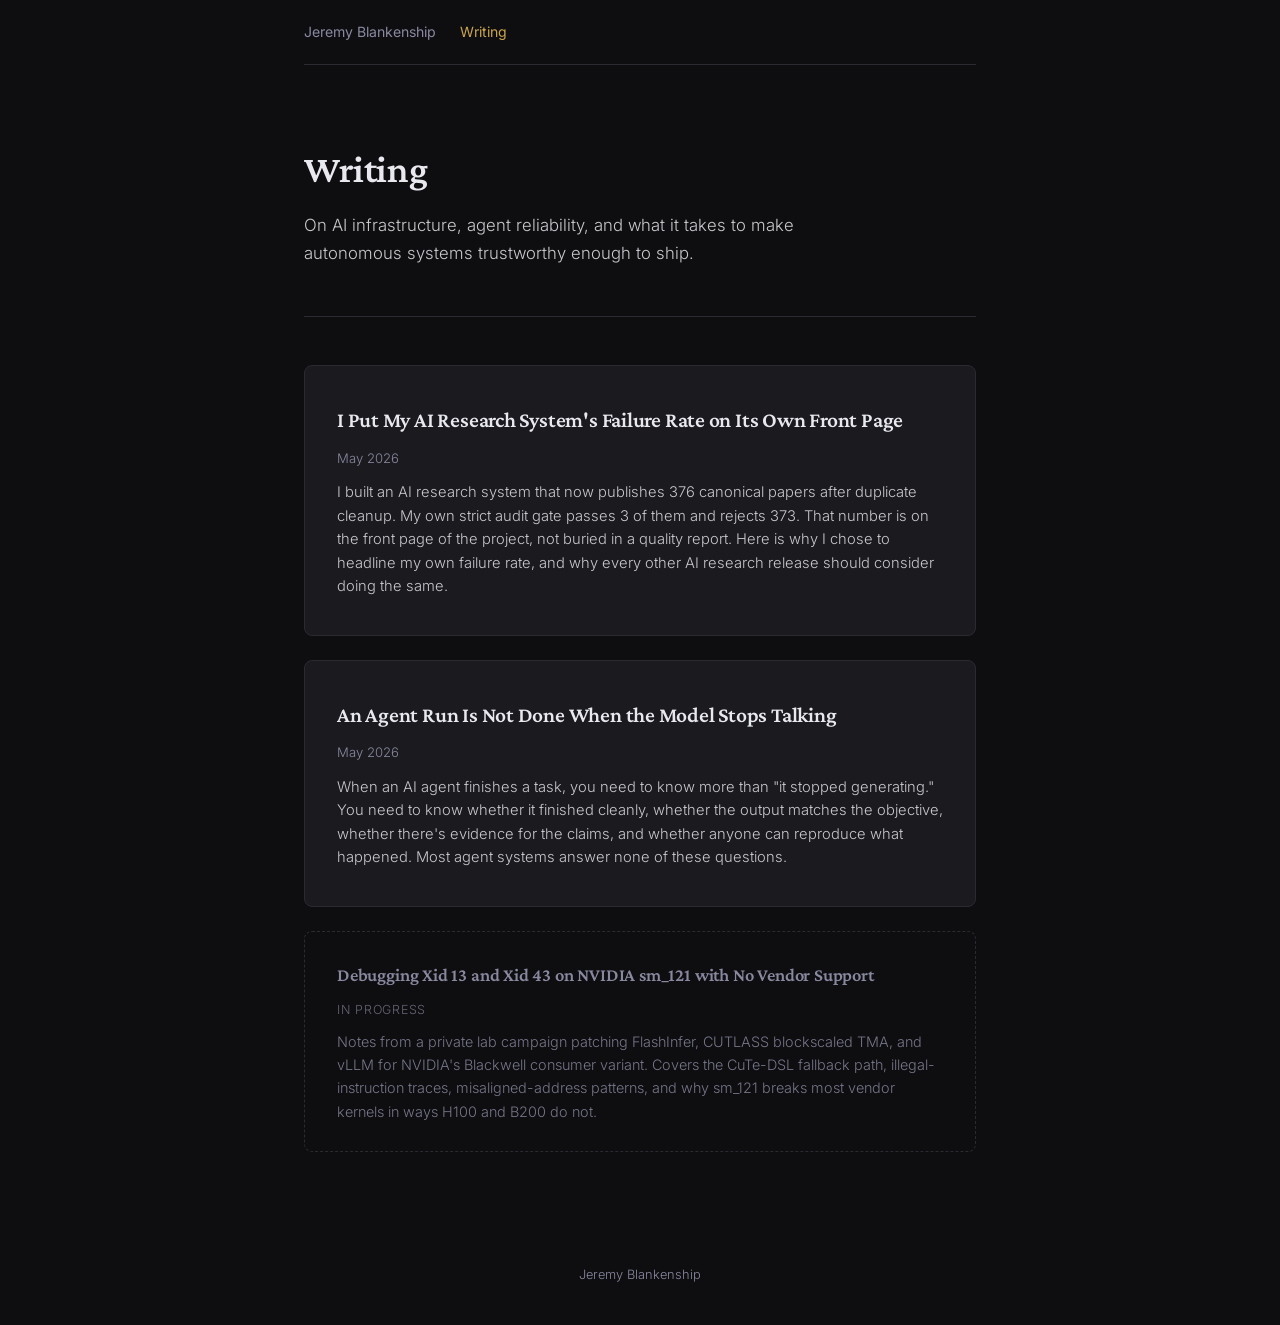
==== writing/index.html @ a6b2df3c "Reconcile personal-site audit framing with canonical count The personal site, writing index, and pub" ====
<!DOCTYPE html>
<html lang="en">
<head>
    <meta charset="UTF-8">
    <meta name="viewport" content="width=device-width, initial-scale=1.0">
    <title>Writing — Jeremy Blankenship</title>
    <meta name="description" content="Technical writing on AI infrastructure, agent reliability, and production systems by Jeremy Blankenship.">
    <style>
        @import url('https://fonts.googleapis.com/css2?family=Crimson+Pro:ital,wght@0,300;0,400;0,600;0,700;1,300;1,400&family=Inter:wght@300;400;500&display=swap');

        :root {
            --bg: #0e0e10;
            --bg-raised: #16161a;
            --bg-card: #1a1a1f;
            --border: #2a2a30;
            --text: #c8c8cd;
            --text-dim: #8888a0;
            --text-bright: #e8e8ef;
            --accent: #c9a44c;
            --accent-dim: #a0843a;
            --accent-glow: rgba(201, 164, 76, 0.08);
        }

        * {
            margin: 0;
            padding: 0;
            box-sizing: border-box;
        }

        body {
            background: var(--bg);
            color: var(--text);
            font-family: 'Inter', -apple-system, sans-serif;
            font-weight: 300;
            line-height: 1.7;
            font-size: 16px;
            -webkit-font-smoothing: antialiased;
        }

        .container {
            max-width: 720px;
            margin: 0 auto;
            padding: 0 24px;
        }

        /* Nav */
        nav {
            padding: 20px 0;
            border-bottom: 1px solid var(--border);
            display: flex;
            align-items: center;
            gap: 24px;
        }

        nav a {
            color: var(--text-dim);
            text-decoration: none;
            font-size: 0.88rem;
            font-weight: 400;
            transition: color 0.2s;
        }

        nav a:hover {
            color: var(--text-bright);
        }

        nav a.active {
            color: var(--accent);
        }

        /* Page header */
        .page-header {
            padding: 80px 0 48px;
            border-bottom: 1px solid var(--border);
        }

        .page-header h1 {
            font-family: 'Crimson Pro', serif;
            font-weight: 600;
            font-size: 2.4rem;
            color: var(--text-bright);
            line-height: 1.3;
            margin-bottom: 16px;
            letter-spacing: -0.01em;
        }

        .page-header .subtitle {
            font-size: 1.05rem;
            color: var(--text);
            max-width: 580px;
        }

        /* Article list */
        .article-list {
            padding: 48px 0;
        }

        .article-entry {
            background: var(--bg-card);
            border: 1px solid var(--border);
            border-radius: 8px;
            padding: 36px 32px;
            margin-bottom: 24px;
            transition: border-color 0.2s ease;
            display: block;
            text-decoration: none;
        }

        .article-entry:hover {
            border-color: var(--accent-dim);
        }

        .article-entry h2 {
            font-family: 'Crimson Pro', serif;
            font-weight: 600;
            font-size: 1.35rem;
            color: var(--text-bright);
            margin-bottom: 8px;
            letter-spacing: -0.01em;
        }

        .article-entry .meta {
            color: var(--text-dim);
            font-size: 0.82rem;
            margin-bottom: 12px;
        }

        .article-entry .excerpt {
            color: var(--text);
            font-size: 0.92rem;
            line-height: 1.6;
        }

        .article-stub {
            background: transparent;
            border: 1px dashed var(--border);
            border-radius: 8px;
            padding: 28px 32px;
            margin-bottom: 24px;
            display: block;
        }

        .article-stub h2 {
            font-family: 'Crimson Pro', serif;
            font-weight: 600;
            font-size: 1.15rem;
            color: var(--text-dim);
            margin-bottom: 8px;
            letter-spacing: -0.01em;
        }

        .article-stub .meta {
            color: var(--text-dim);
            font-size: 0.78rem;
            margin-bottom: 10px;
            text-transform: uppercase;
            letter-spacing: 0.06em;
            opacity: 0.7;
        }

        .article-stub .excerpt {
            color: var(--text-dim);
            font-size: 0.9rem;
            line-height: 1.6;
            opacity: 0.85;
        }

        /* Article page styles */
        .article-header {
            padding: 80px 0 40px;
            border-bottom: 1px solid var(--border);
        }

        .article-header h1 {
            font-family: 'Crimson Pro', serif;
            font-weight: 600;
            font-size: 2.2rem;
            color: var(--text-bright);
            line-height: 1.3;
            margin-bottom: 16px;
            letter-spacing: -0.01em;
        }

        .article-header .meta {
            color: var(--text-dim);
            font-size: 0.85rem;
            margin-bottom: 0;
        }

        .article-body {
            padding: 48px 0 64px;
        }

        .article-body h2 {
            font-family: 'Crimson Pro', serif;
            font-weight: 600;
            font-size: 1.5rem;
            color: var(--accent);
            margin-bottom: 20px;
            margin-top: 48px;
            letter-spacing: 0.01em;
        }

        .article-body h2:first-child {
            margin-top: 0;
        }

        .article-body p {
            margin-bottom: 20px;
            color: var(--text);
        }

        .article-body blockquote {
            border-left: 2px solid var(--accent);
            padding-left: 20px;
            margin: 28px 0;
        }

        .article-body blockquote p {
            color: var(--text-dim);
            font-style: italic;
            font-size: 0.95rem;
        }

        .article-body ul {
            margin-bottom: 20px;
            padding-left: 24px;
        }

        .article-body li {
            margin-bottom: 10px;
            color: var(--text);
        }

        .article-body strong {
            font-weight: 500;
            color: var(--text-bright);
        }

        /* Back link */
        .back {
            display: inline-block;
            margin-top: 32px;
            padding-top: 24px;
            border-top: 1px solid var(--border);
            width: 100%;
        }

        .back a {
            color: var(--accent);
            text-decoration: none;
            font-size: 0.88rem;
            transition: color 0.2s;
        }

        .back a:hover {
            color: var(--text-bright);
        }

        .back a::before {
            content: '\2190  ';
        }

        /* Footer */
        footer {
            padding: 40px 0;
            text-align: center;
            color: var(--text-dim);
            font-size: 0.8rem;
        }

        /* Mobile */
        @media (max-width: 600px) {
            .page-header, .article-header {
                padding: 48px 0 32px;
            }

            .page-header h1, .article-header h1 {
                font-size: 1.7rem;
            }

            .article-entry {
                padding: 24px 20px;
            }

            .article-body h2 {
                font-size: 1.3rem;
            }
        }
    </style>
</head>
<body>
    <div class="container">
        <nav>
            <a href="/">Jeremy Blankenship</a>
            <a href="/writing" class="active">Writing</a>
        </nav>

        <div class="page-header">
            <h1>Writing</h1>
            <p class="subtitle">On AI infrastructure, agent reliability, and what it takes to make autonomous systems trustworthy enough to ship.</p>
        </div>

        <div class="article-list">
            <a class="article-entry" href="/writing/ai-research-failure-rate">
                <h2>I Put My AI Research System's Failure Rate on Its Own Front Page</h2>
                <div class="meta">May 2026</div>
                <p class="excerpt">I built an AI research system that now publishes 376 canonical papers after duplicate cleanup. My own strict audit gate passes 3 of them and rejects 373. That number is on the front page of the project, not buried in a quality report. Here is why I chose to headline my own failure rate, and why every other AI research release should consider doing the same.</p>
            </a>

            <a class="article-entry" href="/writing/agent-run-not-done">
                <h2>An Agent Run Is Not Done When the Model Stops Talking</h2>
                <div class="meta">May 2026</div>
                <p class="excerpt">When an AI agent finishes a task, you need to know more than "it stopped generating." You need to know whether it finished cleanly, whether the output matches the objective, whether there's evidence for the claims, and whether anyone can reproduce what happened. Most agent systems answer none of these questions.</p>
            </a>

            <div class="article-stub">
                <h2>Debugging Xid 13 and Xid 43 on NVIDIA sm_121 with No Vendor Support</h2>
                <div class="meta">In progress</div>
                <p class="excerpt">Notes from a private lab campaign patching FlashInfer, CUTLASS blockscaled TMA, and vLLM for NVIDIA's Blackwell consumer variant. Covers the CuTe-DSL fallback path, illegal-instruction traces, misaligned-address patterns, and why sm_121 breaks most vendor kernels in ways H100 and B200 do not.</p>

            </div>
        </div>

        <footer>
            Jeremy Blankenship
        </footer>
    </div>
</body>
</html>
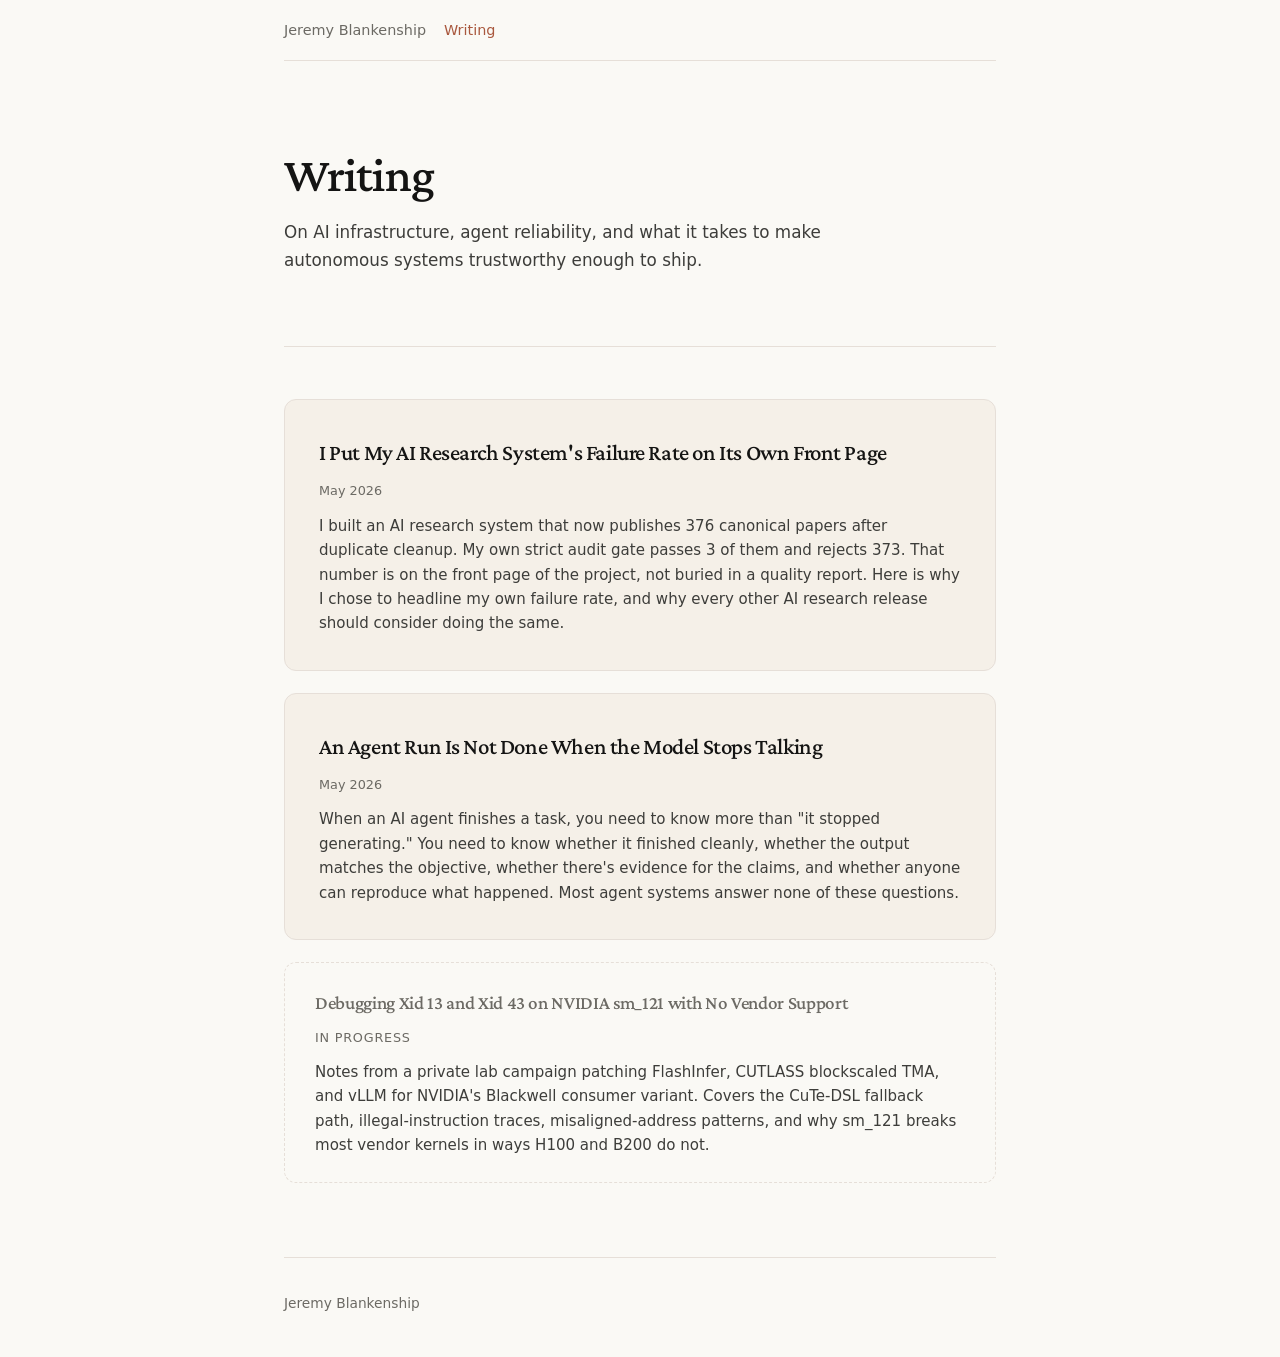
==== commit 642ca259: "Unify the personal site around the warm editorial brand The personal site and writing pages duplicat" ====
--- a/writing/index.html
+++ b/writing/index.html
@@ -5,289 +5,7 @@
     <meta name="viewport" content="width=device-width, initial-scale=1.0">
     <title>Writing — Jeremy Blankenship</title>
     <meta name="description" content="Technical writing on AI infrastructure, agent reliability, and production systems by Jeremy Blankenship.">
-    <style>
-        @import url('https://fonts.googleapis.com/css2?family=Crimson+Pro:ital,wght@0,300;0,400;0,600;0,700;1,300;1,400&family=Inter:wght@300;400;500&display=swap');
-
-        :root {
-            --bg: #0e0e10;
-            --bg-raised: #16161a;
-            --bg-card: #1a1a1f;
-            --border: #2a2a30;
-            --text: #c8c8cd;
-            --text-dim: #8888a0;
-            --text-bright: #e8e8ef;
-            --accent: #c9a44c;
-            --accent-dim: #a0843a;
-            --accent-glow: rgba(201, 164, 76, 0.08);
-        }
-
-        * {
-            margin: 0;
-            padding: 0;
-            box-sizing: border-box;
-        }
-
-        body {
-            background: var(--bg);
-            color: var(--text);
-            font-family: 'Inter', -apple-system, sans-serif;
-            font-weight: 300;
-            line-height: 1.7;
-            font-size: 16px;
-            -webkit-font-smoothing: antialiased;
-        }
-
-        .container {
-            max-width: 720px;
-            margin: 0 auto;
-            padding: 0 24px;
-        }
-
-        /* Nav */
-        nav {
-            padding: 20px 0;
-            border-bottom: 1px solid var(--border);
-            display: flex;
-            align-items: center;
-            gap: 24px;
-        }
-
-        nav a {
-            color: var(--text-dim);
-            text-decoration: none;
-            font-size: 0.88rem;
-            font-weight: 400;
-            transition: color 0.2s;
-        }
-
-        nav a:hover {
-            color: var(--text-bright);
-        }
-
-        nav a.active {
-            color: var(--accent);
-        }
-
-        /* Page header */
-        .page-header {
-            padding: 80px 0 48px;
-            border-bottom: 1px solid var(--border);
-        }
-
-        .page-header h1 {
-            font-family: 'Crimson Pro', serif;
-            font-weight: 600;
-            font-size: 2.4rem;
-            color: var(--text-bright);
-            line-height: 1.3;
-            margin-bottom: 16px;
-            letter-spacing: -0.01em;
-        }
-
-        .page-header .subtitle {
-            font-size: 1.05rem;
-            color: var(--text);
-            max-width: 580px;
-        }
-
-        /* Article list */
-        .article-list {
-            padding: 48px 0;
-        }
-
-        .article-entry {
-            background: var(--bg-card);
-            border: 1px solid var(--border);
-            border-radius: 8px;
-            padding: 36px 32px;
-            margin-bottom: 24px;
-            transition: border-color 0.2s ease;
-            display: block;
-            text-decoration: none;
-        }
-
-        .article-entry:hover {
-            border-color: var(--accent-dim);
-        }
-
-        .article-entry h2 {
-            font-family: 'Crimson Pro', serif;
-            font-weight: 600;
-            font-size: 1.35rem;
-            color: var(--text-bright);
-            margin-bottom: 8px;
-            letter-spacing: -0.01em;
-        }
-
-        .article-entry .meta {
-            color: var(--text-dim);
-            font-size: 0.82rem;
-            margin-bottom: 12px;
-        }
-
-        .article-entry .excerpt {
-            color: var(--text);
-            font-size: 0.92rem;
-            line-height: 1.6;
-        }
-
-        .article-stub {
-            background: transparent;
-            border: 1px dashed var(--border);
-            border-radius: 8px;
-            padding: 28px 32px;
-            margin-bottom: 24px;
-            display: block;
-        }
-
-        .article-stub h2 {
-            font-family: 'Crimson Pro', serif;
-            font-weight: 600;
-            font-size: 1.15rem;
-            color: var(--text-dim);
-            margin-bottom: 8px;
-            letter-spacing: -0.01em;
-        }
-
-        .article-stub .meta {
-            color: var(--text-dim);
-            font-size: 0.78rem;
-            margin-bottom: 10px;
-            text-transform: uppercase;
-            letter-spacing: 0.06em;
-            opacity: 0.7;
-        }
-
-        .article-stub .excerpt {
-            color: var(--text-dim);
-            font-size: 0.9rem;
-            line-height: 1.6;
-            opacity: 0.85;
-        }
-
-        /* Article page styles */
-        .article-header {
-            padding: 80px 0 40px;
-            border-bottom: 1px solid var(--border);
-        }
-
-        .article-header h1 {
-            font-family: 'Crimson Pro', serif;
-            font-weight: 600;
-            font-size: 2.2rem;
-            color: var(--text-bright);
-            line-height: 1.3;
-            margin-bottom: 16px;
-            letter-spacing: -0.01em;
-        }
-
-        .article-header .meta {
-            color: var(--text-dim);
-            font-size: 0.85rem;
-            margin-bottom: 0;
-        }
-
-        .article-body {
-            padding: 48px 0 64px;
-        }
-
-        .article-body h2 {
-            font-family: 'Crimson Pro', serif;
-            font-weight: 600;
-            font-size: 1.5rem;
-            color: var(--accent);
-            margin-bottom: 20px;
-            margin-top: 48px;
-            letter-spacing: 0.01em;
-        }
-
-        .article-body h2:first-child {
-            margin-top: 0;
-        }
-
-        .article-body p {
-            margin-bottom: 20px;
-            color: var(--text);
-        }
-
-        .article-body blockquote {
-            border-left: 2px solid var(--accent);
-            padding-left: 20px;
-            margin: 28px 0;
-        }
-
-        .article-body blockquote p {
-            color: var(--text-dim);
-            font-style: italic;
-            font-size: 0.95rem;
-        }
-
-        .article-body ul {
-            margin-bottom: 20px;
-            padding-left: 24px;
-        }
-
-        .article-body li {
-            margin-bottom: 10px;
-            color: var(--text);
-        }
-
-        .article-body strong {
-            font-weight: 500;
-            color: var(--text-bright);
-        }
-
-        /* Back link */
-        .back {
-            display: inline-block;
-            margin-top: 32px;
-            padding-top: 24px;
-            border-top: 1px solid var(--border);
-            width: 100%;
-        }
-
-        .back a {
-            color: var(--accent);
-            text-decoration: none;
-            font-size: 0.88rem;
-            transition: color 0.2s;
-        }
-
-        .back a:hover {
-            color: var(--text-bright);
-        }
-
-        .back a::before {
-            content: '\2190  ';
-        }
-
-        /* Footer */
-        footer {
-            padding: 40px 0;
-            text-align: center;
-            color: var(--text-dim);
-            font-size: 0.8rem;
-        }
-
-        /* Mobile */
-        @media (max-width: 600px) {
-            .page-header, .article-header {
-                padding: 48px 0 32px;
-            }
-
-            .page-header h1, .article-header h1 {
-                font-size: 1.7rem;
-            }
-
-            .article-entry {
-                padding: 24px 20px;
-            }
-
-            .article-body h2 {
-                font-size: 1.3rem;
-            }
-        }
-    </style>
+    <link rel="stylesheet" href="../styles.css">
 </head>
 <body>
     <div class="container">
--- a/styles.css
+++ b/styles.css
@@ -0,0 +1,93 @@
+@import url('https://fonts.googleapis.com/css2?family=Crimson+Pro:wght@400;520;600;700&family=JetBrains+Mono:wght@400;500&display=swap');
+
+:root {
+  color-scheme: light;
+  --canvas: #faf9f5;
+  --surface: #f5f0e8;
+  --card: #efe9de;
+  --ink: #141413;
+  --body: #3d3d3a;
+  --muted: #6c6a64;
+  --hairline: #e6dfd8;
+  --hairline-strong: #d8cec0;
+  --primary: #cc785c;
+  --primary-active: #a9583e;
+  --dark: #181715;
+  --on-dark: #faf9f5;
+}
+* { margin: 0; padding: 0; box-sizing: border-box; }
+html { scroll-behavior: smooth; }
+body { background: var(--canvas); color: var(--body); font-family: Aptos, Avenir Next, Segoe UI, ui-sans-serif, system-ui, -apple-system, sans-serif; font-weight: 400; line-height: 1.68; font-size: 16px; -webkit-font-smoothing: antialiased; overflow-x: hidden; }
+a { color: var(--primary-active); text-decoration: none; }
+a:hover { text-decoration: underline; text-underline-offset: .22em; }
+.container { max-width: 760px; margin: 0 auto; padding: 0 24px; }
+nav { padding: 18px 0; border-bottom: 1px solid var(--hairline); display: flex; align-items: center; gap: 18px; flex-wrap: wrap; }
+nav a { color: var(--muted); text-decoration: none; font-size: .9rem; font-weight: 500; }
+nav a:hover { color: var(--ink); text-decoration: none; }
+nav a.active { color: var(--primary-active); }
+.hero, .page-header, .article-header { padding: clamp(52px, 8vw, 86px) 0 clamp(36px, 6vw, 56px); border-bottom: 1px solid var(--hairline); }
+.hero h1, .page-header h1, .article-header h1, h2, .project h3, .lab-item h3, .article-entry h2, .article-stub h2 { font-family: 'Crimson Pro', Tiempos Headline, Georgia, serif; color: var(--ink); font-weight: 520; letter-spacing: -.018em; text-wrap: balance; }
+.hero h1 { font-size: clamp(2.25rem, 5vw, 3.3rem); line-height: 1.12; margin-bottom: 22px; }
+.hero h1 .accent, .accent { color: var(--primary-active); }
+.hero .bridge, .page-header .subtitle { font-size: 1.05rem; color: var(--body); max-width: 620px; margin-bottom: 16px; }
+.hero .location, .meta { font-size: .86rem; color: var(--muted); }
+section { padding: clamp(44px, 7vw, 66px) 0; border-bottom: 1px solid var(--hairline); }
+section:last-of-type { border-bottom: none; }
+h2 { font-size: clamp(1.45rem, 3vw, 1.85rem); color: var(--primary-active); margin-bottom: 28px; }
+.project, .lab-item, .article-entry, .article-stub, .numbers .num { background: var(--surface); border: 1px solid var(--hairline); border-radius: 12px; transition: border-color .18s ease, transform .18s ease; }
+.project:hover, .lab-item:hover, .article-entry:hover { border-color: rgba(204,120,92,.45); transform: translateY(-1px); }
+.project { padding: clamp(24px, 4vw, 36px); margin-bottom: 22px; }
+.project h3, .article-entry h2 { font-size: 1.42rem; margin-bottom: 8px; }
+.project .tagline, .lab-item .tagline, .focus-label { color: var(--primary-active); font-size: .9rem; font-weight: 600; margin-bottom: 14px; display: block; }
+.project p, .lab-item p, p, li { color: var(--body); }
+.project p { margin-bottom: 16px; }
+.project .insight, blockquote { border-left: 2px solid var(--primary); padding-left: 16px; margin: 20px 0; color: var(--muted); font-style: italic; font-size: .96rem; }
+.component-grid { display: grid; grid-template-columns: 1fr; gap: 1px; margin: 20px 0; border: 1px solid var(--hairline); border-radius: 9px; overflow: hidden; background: var(--hairline); }
+.component-row { display: grid; grid-template-columns: 160px 1fr; background: var(--canvas); }
+.component-name { padding: 10px 14px; font-size: .82rem; font-weight: 700; color: var(--primary-active); border-right: 1px solid var(--hairline); white-space: nowrap; }
+.component-desc { padding: 10px 14px; font-size: .84rem; color: var(--muted); }
+.project-links, .contact-links { margin-top: 20px; display: flex; flex-wrap: wrap; gap: 14px; }
+.project-links a, .contact-links a, .back a { color: var(--primary-active); font-size: .9rem; font-weight: 600; }
+.project-links a::after { content: ' →'; }
+.lab-grid { display: grid; grid-template-columns: 1fr; gap: 16px; }
+.lab-item { padding: 22px 26px; }
+.lab-item h3 { font-size: 1.16rem; margin-bottom: 4px; }
+.lab-item p, .article-entry .excerpt, .article-stub .excerpt { font-size: .94rem; color: var(--body); line-height: 1.62; }
+.lab-item .detail, .focus-desc, .disclaimer { color: var(--muted); font-size: .9rem; }
+.focus-grid, .experience-list { display: grid; gap: 14px; }
+.focus-item { border-top: 1px solid var(--hairline); padding-top: 14px; }
+footer { padding: 34px 0 42px; color: var(--muted); font-size: .86rem; border-top: 1px solid var(--hairline); }
+.page-header h1, .article-header h1 { font-size: clamp(2.05rem, 5vw, 3.05rem); line-height: 1.12; margin-bottom: 16px; }
+.article-list { padding: clamp(36px, 6vw, 52px) 0; }
+.article-entry { padding: clamp(24px, 4vw, 34px); margin-bottom: 22px; display: block; color: inherit; }
+.article-entry:hover { text-decoration: none; }
+.article-entry .meta, .article-stub .meta { color: var(--muted); font-size: .8rem; margin-bottom: 12px; }
+.article-stub { padding: 24px 30px; margin-bottom: 22px; border-style: dashed; background: transparent; }
+.article-stub h2 { font-size: 1.18rem; color: var(--muted); margin-bottom: 8px; }
+.article-stub .meta { text-transform: uppercase; letter-spacing: .06em; }
+.article-body { padding: clamp(36px, 6vw, 52px) 0 clamp(54px, 8vw, 72px); }
+.article-body h1 { display: none; }
+.article-body h2 { margin-top: 46px; margin-bottom: 18px; }
+.article-body h2:first-child { margin-top: 0; }
+.article-body p { margin-bottom: 20px; }
+.article-body ul { margin-bottom: 20px; padding-left: 24px; }
+.article-body li { margin-bottom: 10px; }
+.article-body strong { font-weight: 700; color: var(--ink); }
+.article-body code { font-family: 'JetBrains Mono', ui-monospace, monospace; font-size: .88em; color: var(--ink); background: var(--surface); padding: 2px 6px; border-radius: 4px; border: 1px solid var(--hairline); }
+.article-body pre { background: var(--dark); color: var(--on-dark); border: 1px solid #2a2824; border-radius: 10px; padding: 18px; overflow-x: auto; margin: 24px 0; }
+.article-body pre code { background: transparent; border: 0; color: var(--on-dark); padding: 0; }
+.numbers { display: grid; grid-template-columns: repeat(3, minmax(0, 1fr)); gap: 14px; margin: 24px 0 30px; }
+.num { padding: 18px; }
+.value { display: block; color: var(--ink); font-family: 'JetBrains Mono', ui-monospace, monospace; font-size: clamp(1.5rem, 4vw, 2rem); font-weight: 500; letter-spacing: -.05em; }
+.label { display: block; color: var(--muted); font-size: .82rem; line-height: 1.35; margin-top: 6px; }
+.back { padding: 0 0 36px; }
+@media (max-width: 620px) {
+  .container { padding: 0 20px; }
+  nav { gap: 14px; }
+  .hero, .page-header, .article-header { padding-top: 42px; }
+  .hero h1, .page-header h1, .article-header h1 { font-size: clamp(2rem, 10vw, 2.55rem); }
+  .component-row { grid-template-columns: 1fr; }
+  .component-name { border-right: 0; border-bottom: 1px solid var(--hairline); }
+  .numbers { grid-template-columns: 1fr; }
+  .project-links, .contact-links { display: grid; grid-template-columns: 1fr; }
+}
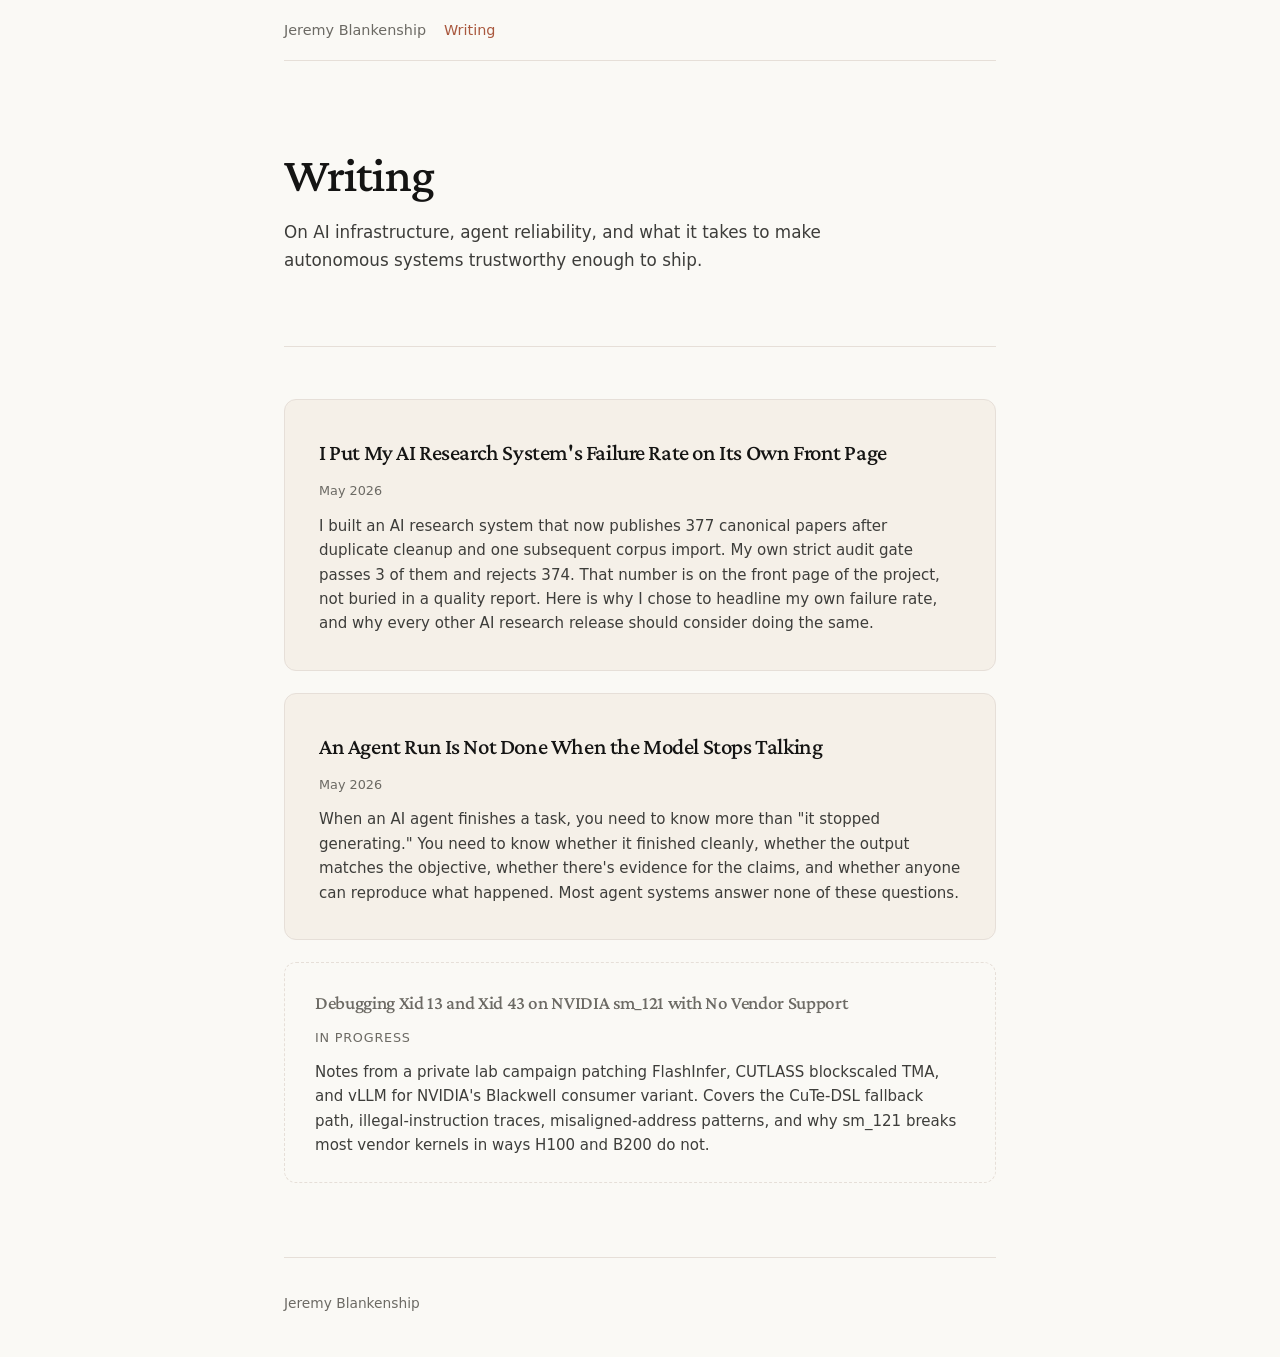
==== commit 63f265a8: "Refresh personal site Enoch counts Update the landing page, writing index, and audit essay for the 3" ====
--- a/writing/index.html
+++ b/writing/index.html
@@ -23,7 +23,7 @@
             <a class="article-entry" href="/writing/ai-research-failure-rate">
                 <h2>I Put My AI Research System's Failure Rate on Its Own Front Page</h2>
                 <div class="meta">May 2026</div>
-                <p class="excerpt">I built an AI research system that now publishes 376 canonical papers after duplicate cleanup. My own strict audit gate passes 3 of them and rejects 373. That number is on the front page of the project, not buried in a quality report. Here is why I chose to headline my own failure rate, and why every other AI research release should consider doing the same.</p>
+                <p class="excerpt">I built an AI research system that now publishes 377 canonical papers after duplicate cleanup and one subsequent corpus import. My own strict audit gate passes 3 of them and rejects 374. That number is on the front page of the project, not buried in a quality report. Here is why I chose to headline my own failure rate, and why every other AI research release should consider doing the same.</p>
             </a>
 
             <a class="article-entry" href="/writing/agent-run-not-done">
--- a/styles.css
+++ b/styles.css
@@ -91,3 +91,28 @@
   .numbers { grid-template-columns: 1fr; }
   .project-links, .contact-links { display: grid; grid-template-columns: 1fr; }
 }
+
+@media (prefers-color-scheme: dark) {
+  :root {
+    color-scheme: dark;
+    --canvas: #181715;
+    --surface: #252320;
+    --card: #1f1e1b;
+    --ink: #faf9f5;
+    --body: #ddd6cb;
+    --muted: #a09d96;
+    --hairline: rgba(250, 249, 245, .14);
+    --hairline-strong: rgba(250, 249, 245, .22);
+    --primary: #d88468;
+    --primary-active: #f2b29a;
+    --dark: #100f0e;
+    --on-dark: #faf9f5;
+  }
+  body { background: radial-gradient(circle at 16% 0%, rgba(216,132,104,.16), transparent 28rem), linear-gradient(180deg, #1d1b18, var(--canvas) 56%, #141311); }
+  .project, .lab-item, .article-entry, .article-stub, .numbers .num { background: rgba(37,35,32,.82); }
+  .article-stub { background: transparent; }
+  .component-grid { background: var(--hairline); }
+  .component-row { background: rgba(31,30,27,.9); }
+  .article-body code { background: rgba(37,35,32,.95); }
+  .article-body pre { background: #100f0e; }
+}
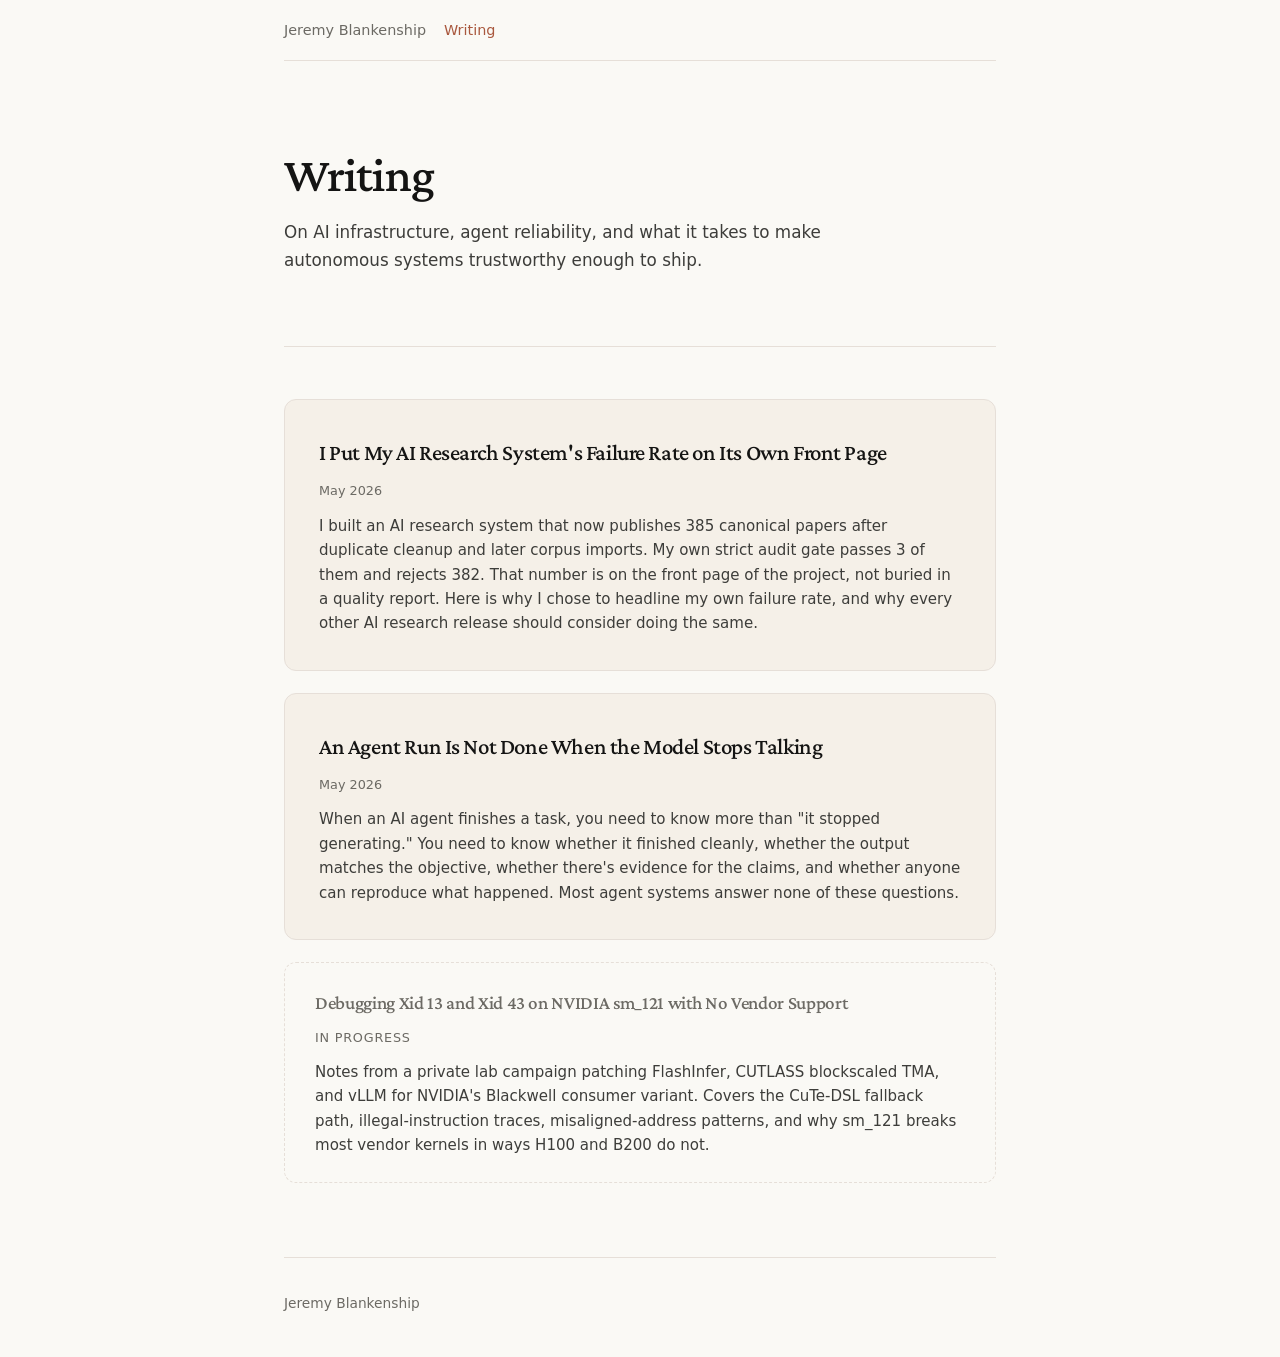
==== commit 92dddd58: "fix: normalize Enoch corpus counts" ====
--- a/writing/index.html
+++ b/writing/index.html
@@ -23,7 +23,7 @@
             <a class="article-entry" href="/writing/ai-research-failure-rate">
                 <h2>I Put My AI Research System's Failure Rate on Its Own Front Page</h2>
                 <div class="meta">May 2026</div>
-                <p class="excerpt">I built an AI research system that now publishes 377 canonical papers after duplicate cleanup and one subsequent corpus import. My own strict audit gate passes 3 of them and rejects 374. That number is on the front page of the project, not buried in a quality report. Here is why I chose to headline my own failure rate, and why every other AI research release should consider doing the same.</p>
+                <p class="excerpt">I built an AI research system that now publishes 385 canonical papers after duplicate cleanup and later corpus imports. My own strict audit gate passes 3 of them and rejects 382. That number is on the front page of the project, not buried in a quality report. Here is why I chose to headline my own failure rate, and why every other AI research release should consider doing the same.</p>
             </a>
 
             <a class="article-entry" href="/writing/agent-run-not-done">
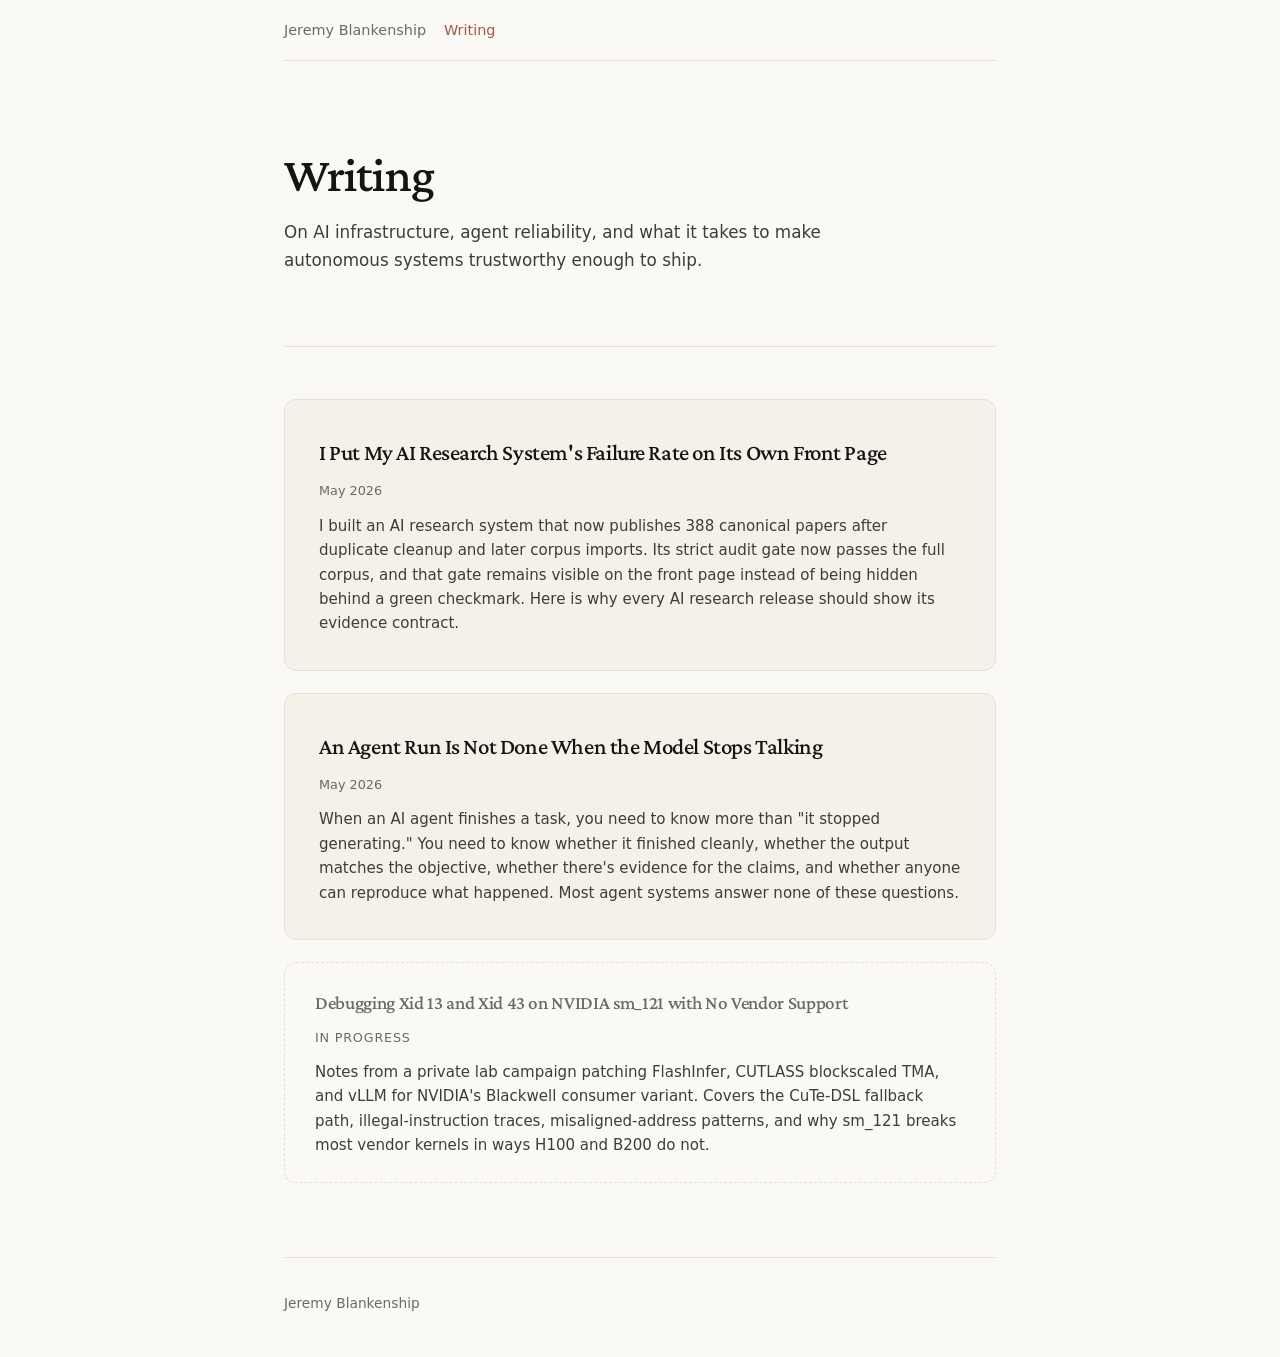
==== commit 7b0ac8b7: "docs: refresh Enoch audit essay counts Update personal-site Enoch copy for the current 388-artifact " ====
--- a/writing/index.html
+++ b/writing/index.html
@@ -23,7 +23,7 @@
             <a class="article-entry" href="/writing/ai-research-failure-rate">
                 <h2>I Put My AI Research System's Failure Rate on Its Own Front Page</h2>
                 <div class="meta">May 2026</div>
-                <p class="excerpt">I built an AI research system that now publishes 385 canonical papers after duplicate cleanup and later corpus imports. My own strict audit gate passes 3 of them and rejects 382. That number is on the front page of the project, not buried in a quality report. Here is why I chose to headline my own failure rate, and why every other AI research release should consider doing the same.</p>
+                <p class="excerpt">I built an AI research system that now publishes 388 canonical papers after duplicate cleanup and later corpus imports. Its strict audit gate now passes the full corpus, and that gate remains visible on the front page instead of being hidden behind a green checkmark. Here is why every AI research release should show its evidence contract.</p>
             </a>
 
             <a class="article-entry" href="/writing/agent-run-not-done">
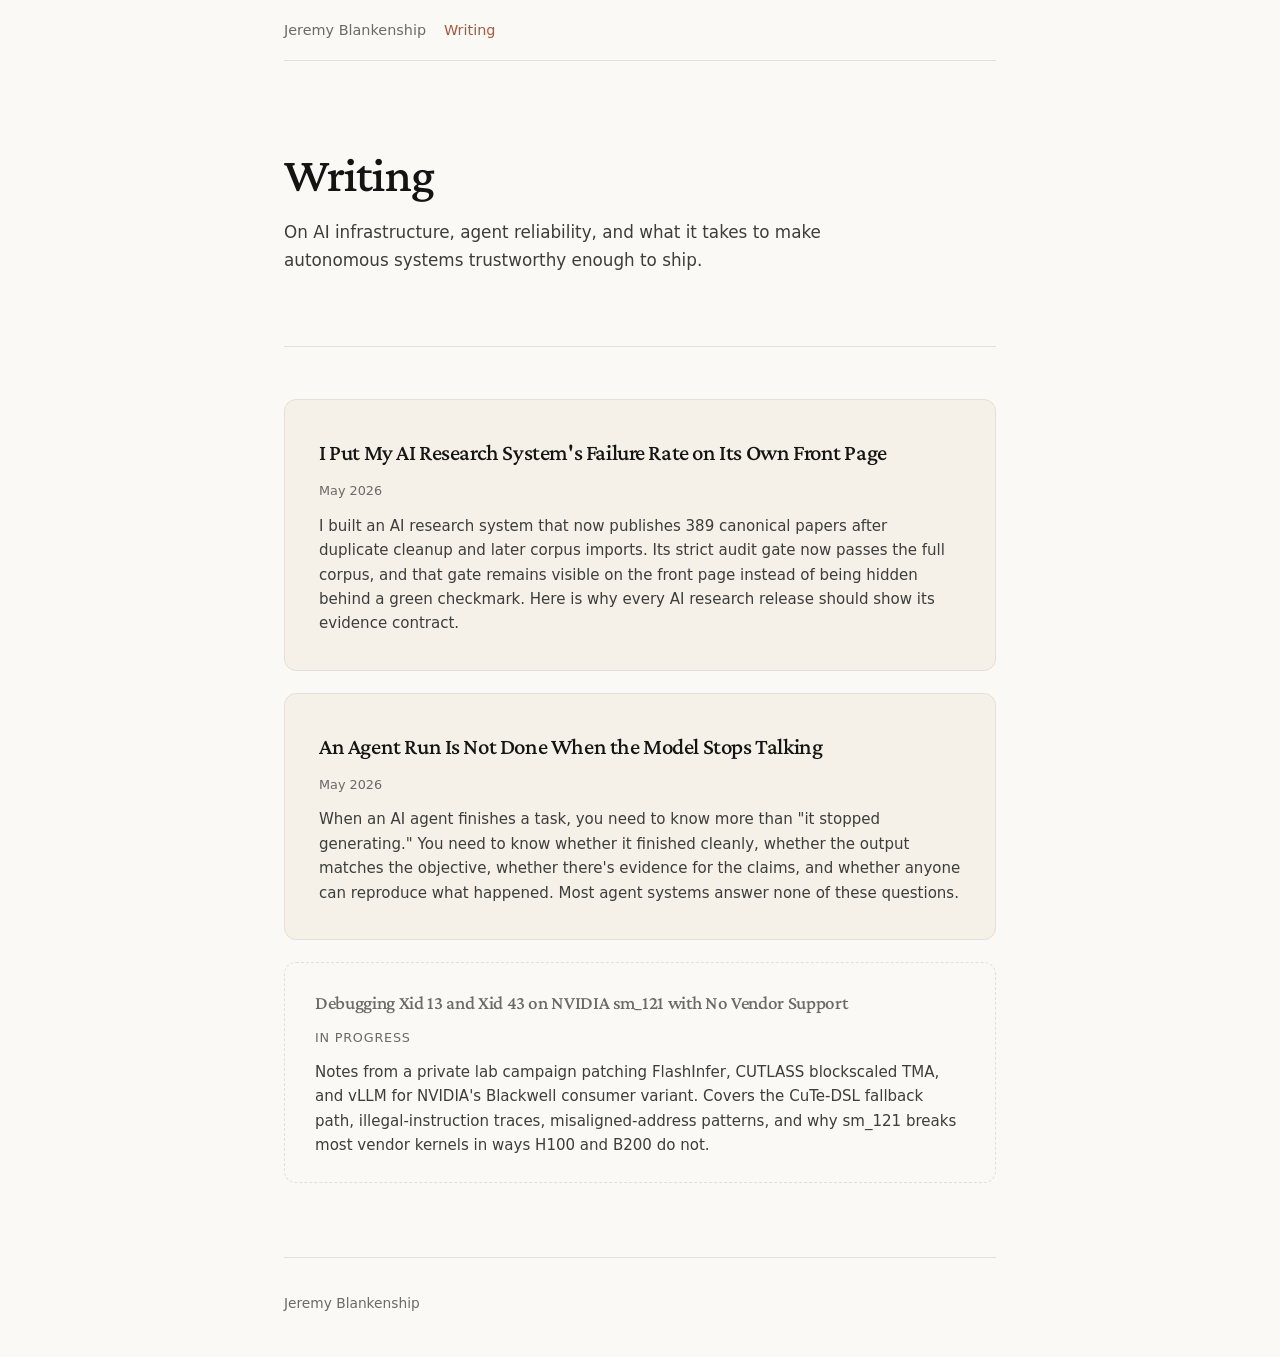
==== commit b72eb1e8: "Refresh Enoch writing index count" ====
--- a/writing/index.html
+++ b/writing/index.html
@@ -23,7 +23,7 @@
             <a class="article-entry" href="/writing/ai-research-failure-rate">
                 <h2>I Put My AI Research System's Failure Rate on Its Own Front Page</h2>
                 <div class="meta">May 2026</div>
-                <p class="excerpt">I built an AI research system that now publishes 388 canonical papers after duplicate cleanup and later corpus imports. Its strict audit gate now passes the full corpus, and that gate remains visible on the front page instead of being hidden behind a green checkmark. Here is why every AI research release should show its evidence contract.</p>
+                <p class="excerpt">I built an AI research system that now publishes 389 canonical papers after duplicate cleanup and later corpus imports. Its strict audit gate now passes the full corpus, and that gate remains visible on the front page instead of being hidden behind a green checkmark. Here is why every AI research release should show its evidence contract.</p>
             </a>
 
             <a class="article-entry" href="/writing/agent-run-not-done">
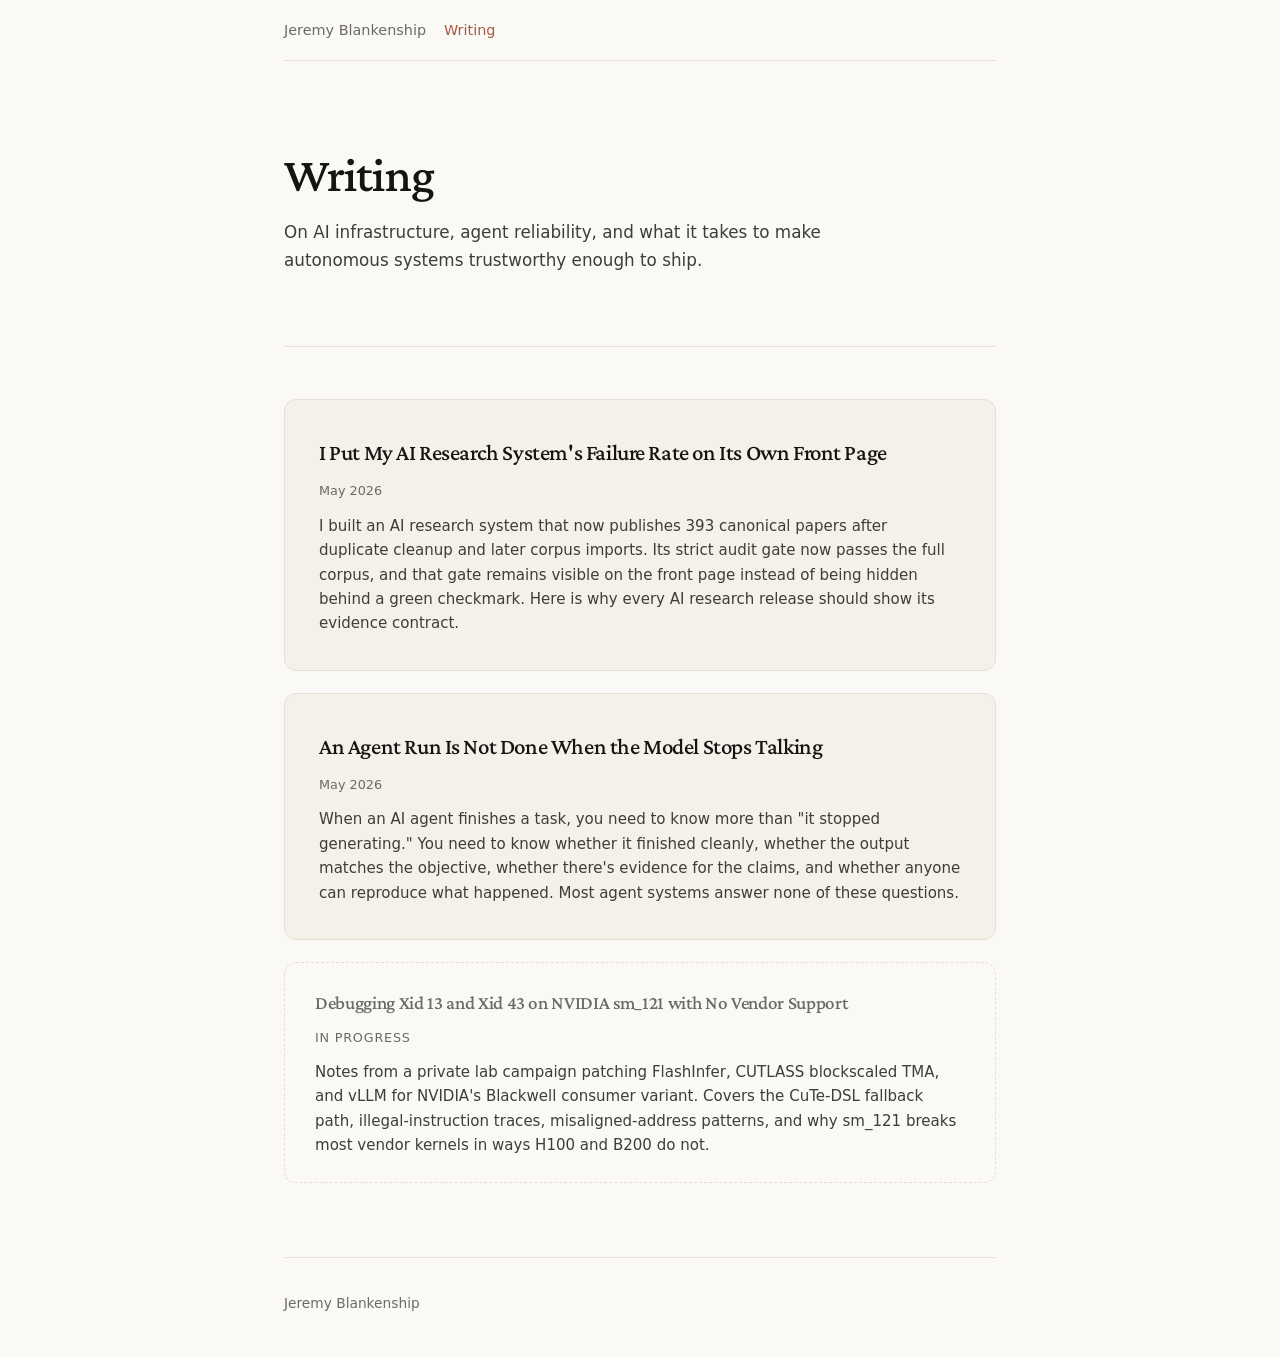
==== commit 095a8ad5: "Refresh Enoch public release counts Refresh public release surfaces after importing finalized public" ====
--- a/writing/index.html
+++ b/writing/index.html
@@ -23,7 +23,7 @@
             <a class="article-entry" href="/writing/ai-research-failure-rate">
                 <h2>I Put My AI Research System's Failure Rate on Its Own Front Page</h2>
                 <div class="meta">May 2026</div>
-                <p class="excerpt">I built an AI research system that now publishes 389 canonical papers after duplicate cleanup and later corpus imports. Its strict audit gate now passes the full corpus, and that gate remains visible on the front page instead of being hidden behind a green checkmark. Here is why every AI research release should show its evidence contract.</p>
+                <p class="excerpt">I built an AI research system that now publishes 393 canonical papers after duplicate cleanup and later corpus imports. Its strict audit gate now passes the full corpus, and that gate remains visible on the front page instead of being hidden behind a green checkmark. Here is why every AI research release should show its evidence contract.</p>
             </a>
 
             <a class="article-entry" href="/writing/agent-run-not-done">
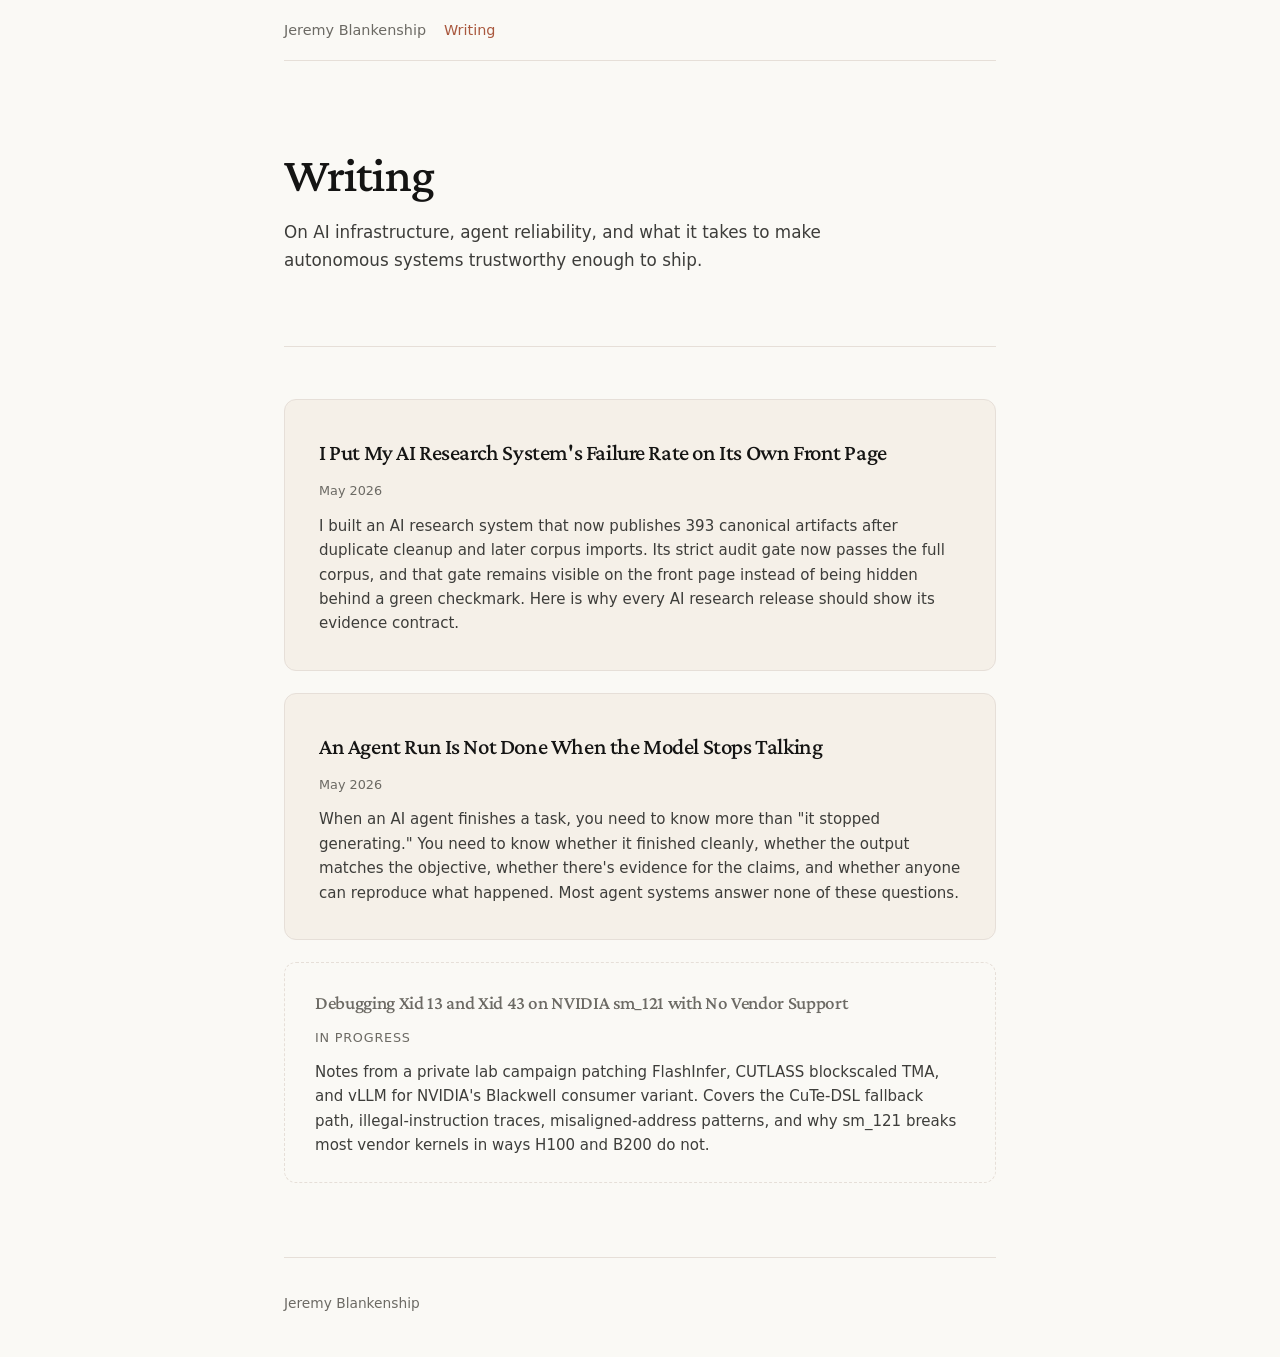
==== commit 486d06c3: "Refresh Enoch public counts" ====
--- a/writing/index.html
+++ b/writing/index.html
@@ -23,7 +23,7 @@
             <a class="article-entry" href="/writing/ai-research-failure-rate">
                 <h2>I Put My AI Research System's Failure Rate on Its Own Front Page</h2>
                 <div class="meta">May 2026</div>
-                <p class="excerpt">I built an AI research system that now publishes 393 canonical papers after duplicate cleanup and later corpus imports. Its strict audit gate now passes the full corpus, and that gate remains visible on the front page instead of being hidden behind a green checkmark. Here is why every AI research release should show its evidence contract.</p>
+                <p class="excerpt">I built an AI research system that now publishes 393 canonical artifacts after duplicate cleanup and later corpus imports. Its strict audit gate now passes the full corpus, and that gate remains visible on the front page instead of being hidden behind a green checkmark. Here is why every AI research release should show its evidence contract.</p>
             </a>
 
             <a class="article-entry" href="/writing/agent-run-not-done">
